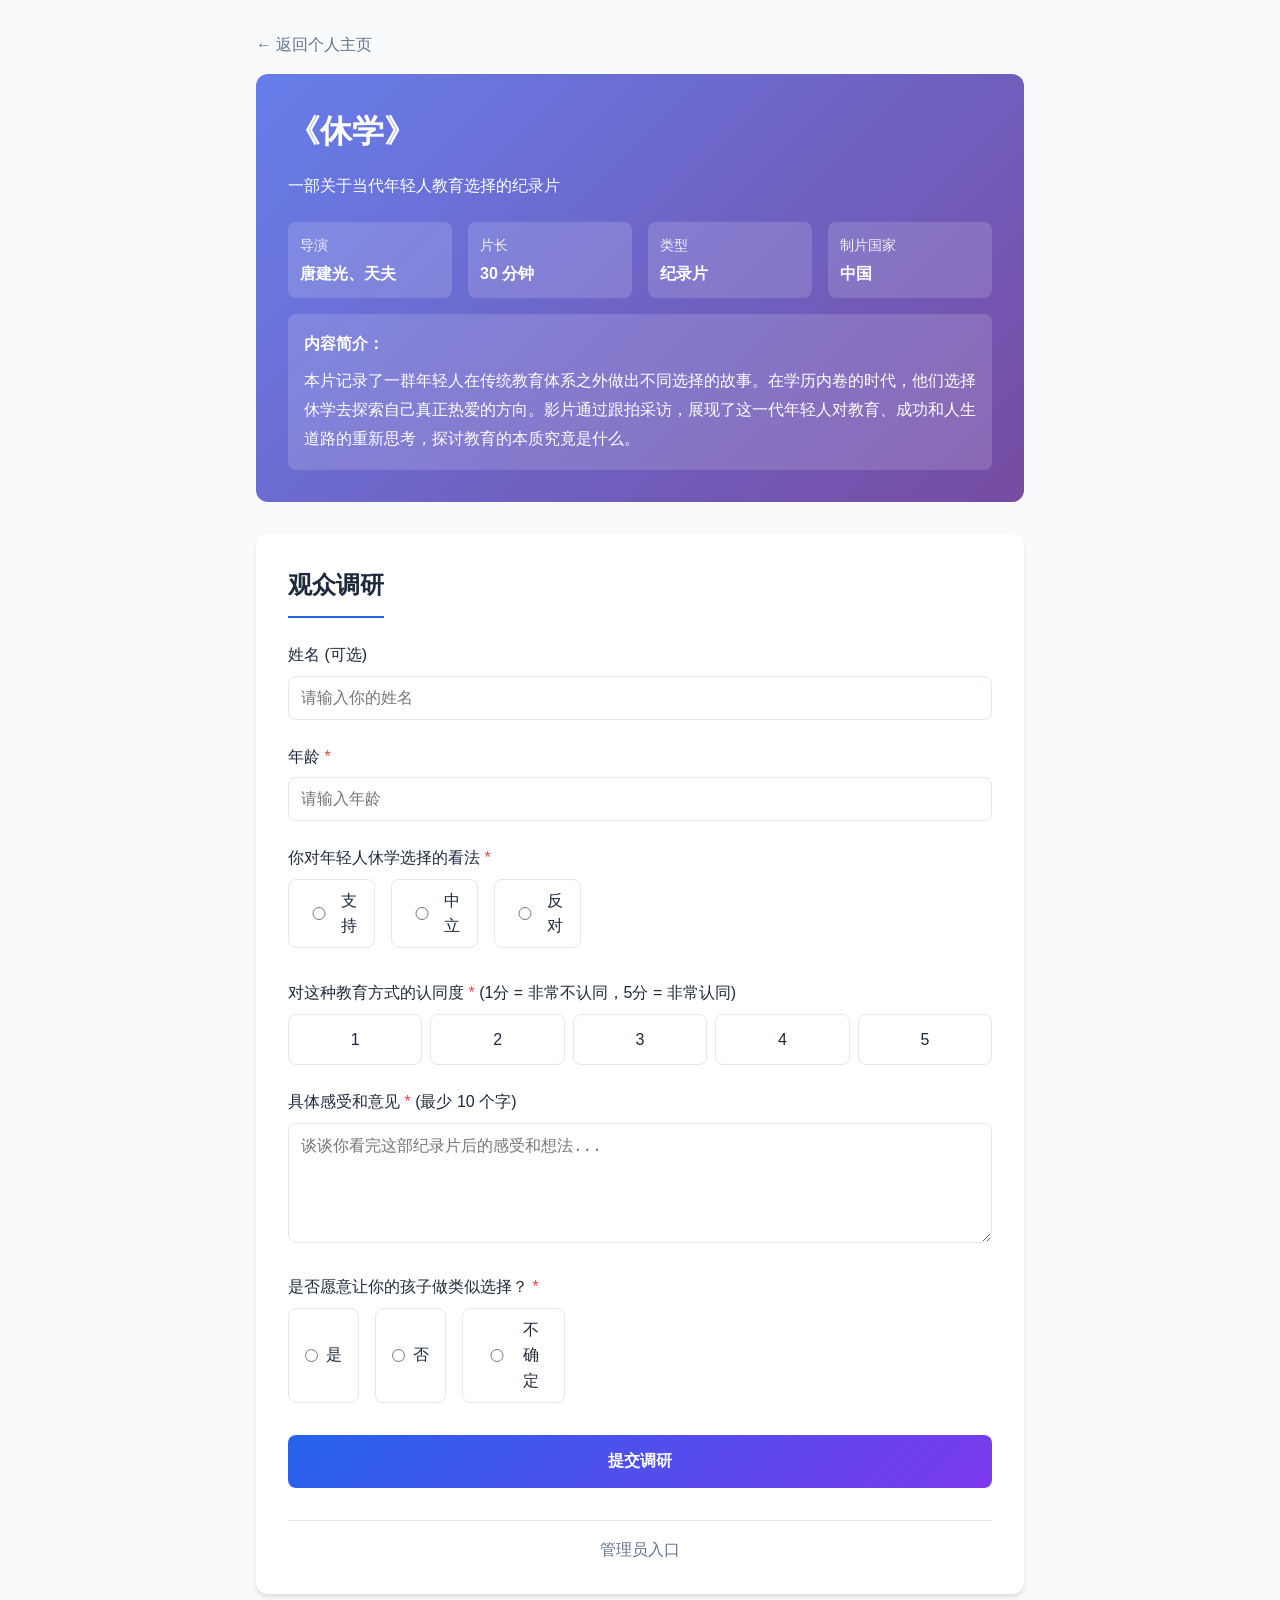
==== survery/index.html @ ecb43ff4 "Add survery directory with survey pages" ====
<!DOCTYPE html>
<html lang="zh-CN">
<head>
    <meta charset="UTF-8">
    <meta name="viewport" content="width=device-width, initial-scale=1.0">
    <title>纪录片调研 - 《休学》</title>
    <link rel="stylesheet" href="../style.css">
    <style>
        .doc-info {
            background: linear-gradient(135deg, #667eea 0%, #764ba2 100%);
            color: white;
            padding: 2rem;
            border-radius: 12px;
            margin-bottom: 2rem;
        }
        .doc-info h1 {
            margin: 0 0 1rem 0;
            font-size: 2rem;
        }
        .info-grid {
            display: grid;
            grid-template-columns: repeat(auto-fit, minmax(150px, 1fr));
            gap: 1rem;
            margin-top: 1.5rem;
        }
        .info-item {
            background: rgba(255,255,255,0.15);
            padding: 0.75rem;
            border-radius: 8px;
        }
        .info-label {
            font-size: 0.875rem;
            opacity: 0.9;
            margin-bottom: 0.25rem;
        }
        .info-value {
            font-weight: 600;
        }
        .synopsis {
            background: rgba(255,255,255,0.15);
            padding: 1rem;
            border-radius: 8px;
            margin-top: 1rem;
            line-height: 1.8;
        }
        .survey-form {
            background: var(--card-bg);
            border-radius: 12px;
            padding: 2rem;
            margin-bottom: 2rem;
            box-shadow: var(--shadow);
        }
        .form-group {
            margin-bottom: 1.5rem;
        }
        .form-group label {
            display: block;
            margin-bottom: 0.5rem;
            font-weight: 500;
            color: var(--text-color);
        }
        .form-group .required {
            color: #ef4444;
        }
        .form-group input,
        .form-group select,
        .form-group textarea {
            width: 100%;
            padding: 0.75rem;
            border: 1px solid var(--border-color);
            border-radius: 8px;
            font-size: 1rem;
            background: var(--card-bg);
            color: var(--text-color);
        }
        .form-group textarea {
            min-height: 120px;
            resize: vertical;
        }
        .radio-group {
            display: flex;
            gap: 1rem;
            flex-wrap: wrap;
        }
        .radio-group label {
            display: flex;
            align-items: center;
            gap: 0.5rem;
            cursor: pointer;
            padding: 0.5rem 1rem;
            border: 1px solid var(--border-color);
            border-radius: 8px;
            transition: all 0.2s;
        }
        .radio-group input:checked + span {
            color: var(--primary-color);
        }
        .radio-group label:has(input:checked) {
            border-color: var(--primary-color);
            background: rgba(37, 99, 235, 0.05);
        }
        .rating-group {
            display: flex;
            gap: 0.5rem;
        }
        .rating-btn {
            flex: 1;
            padding: 0.75rem;
            text-align: center;
            border: 1px solid var(--border-color);
            border-radius: 8px;
            cursor: pointer;
            transition: all 0.2s;
        }
        .rating-btn:hover,
        .rating-btn.active {
            background: linear-gradient(135deg, var(--primary-color), #7c3aed);
            color: white;
            border-color: var(--primary-color);
        }
        .submit-btn {
            background: linear-gradient(135deg, var(--primary-color), #7c3aed);
            color: white;
            border: none;
            padding: 1rem 2rem;
            font-size: 1rem;
            font-weight: 600;
            border-radius: 8px;
            cursor: pointer;
            width: 100%;
            transition: transform 0.2s;
        }
        .submit-btn:hover {
            transform: translateY(-2px);
        }
        .message {
            padding: 1rem;
            border-radius: 8px;
            margin-bottom: 1rem;
            display: none;
        }
        .message.success {
            background: #dcfce7;
            color: #166534;
            display: block;
        }
        .message.error {
            background: #fecaca;
            color: #991b1b;
            display: block;
        }
        .admin-link {
            text-align: center;
            margin-top: 2rem;
            padding-top: 1rem;
            border-top: 1px solid var(--border-color);
        }
        .admin-link a {
            color: var(--secondary-color);
            text-decoration: none;
        }
        .admin-link a:hover {
            color: var(--primary-color);
        }
        .back-link {
            display: inline-block;
            margin-bottom: 1rem;
            color: var(--secondary-color);
            text-decoration: none;
        }
        .back-link:hover {
            color: var(--primary-color);
        }
        @media (max-width: 768px) {
            .doc-info {
                padding: 1.5rem;
            }
            .doc-info h1 {
                font-size: 1.5rem;
            }
            .survey-form {
                padding: 1.5rem;
            }
        }
    </style>
</head>
<body>
    <div class="container">
        <a href="../" class="back-link">← 返回个人主页</a>

        <!-- 纪录片信息 -->
        <div class="doc-info">
            <h1>《休学》</h1>
            <p>一部关于当代年轻人教育选择的纪录片</p>
            <div class="info-grid">
                <div class="info-item">
                    <div class="info-label">导演</div>
                    <div class="info-value">唐建光、天夫</div>
                </div>
                <div class="info-item">
                    <div class="info-label">片长</div>
                    <div class="info-value">30 分钟</div>
                </div>
                <div class="info-item">
                    <div class="info-label">类型</div>
                    <div class="info-value">纪录片</div>
                </div>
                <div class="info-item">
                    <div class="info-label">制片国家</div>
                    <div class="info-value">中国</div>
                </div>
            </div>
            <div class="synopsis">
                <strong>内容简介：</strong>
                <p style="margin-top: 0.5rem; line-height: 1.8;">
                    本片记录了一群年轻人在传统教育体系之外做出不同选择的故事。在学历内卷的时代，他们选择休学去探索自己真正热爱的方向。影片通过跟拍采访，展现了这一代年轻人对教育、成功和人生道路的重新思考，探讨教育的本质究竟是什么。
                </p>
            </div>
        </div>

        <!-- 调研表单 -->
        <div class="survey-form section">
            <h2 class="section-title">观众调研</h2>
            <div id="message" class="message"></div>
            <form id="surveyForm">
                <div class="form-group">
                    <label>
                        姓名
                        <span class="optional">(可选)</span>
                    </label>
                    <input type="text" name="name" placeholder="请输入你的姓名">
                </div>

                <div class="form-group">
                    <label>
                        年龄 <span class="required">*</span>
                    </label>
                    <input type="number" name="age" min="1" max="120" placeholder="请输入年龄" required>
                </div>

                <div class="form-group">
                    <label>
                        你对年轻人休学选择的看法 <span class="required">*</span>
                    </label>
                    <div class="radio-group">
                        <label>
                            <input type="radio" name="opinion" value="支持" required>
                            <span>支持</span>
                        </label>
                        <label>
                            <input type="radio" name="opinion" value="中立">
                            <span>中立</span>
                        </label>
                        <label>
                            <input type="radio" name="opinion" value="反对">
                            <span>反对</span>
                        </label>
                    </div>
                </div>

                <div class="form-group">
                    <label>
                        对这种教育方式的认同度 <span class="required">*</span>
                        (1分 = 非常不认同，5分 = 非常认同)
                    </label>
                    <div class="rating-group">
                        <div class="rating-btn" data-rating="1">1</div>
                        <div class="rating-btn" data-rating="2">2</div>
                        <div class="rating-btn" data-rating="3">3</div>
                        <div class="rating-btn" data-rating="4">4</div>
                        <div class="rating-btn" data-rating="5">5</div>
                    </div>
                    <input type="hidden" name="rating" id="ratingInput" required>
                </div>

                <div class="form-group">
                    <label>
                        具体感受和意见 <span class="required">*</span>
                        (最少 10 个字)
                    </label>
                    <textarea name="comment" placeholder="谈谈你看完这部纪录片后的感受和想法..." minlength="10" required></textarea>
                </div>

                <div class="form-group">
                    <label>
                        是否愿意让你的孩子做类似选择？ <span class="required">*</span>
                    </label>
                    <div class="radio-group">
                        <label>
                            <input type="radio" name="willing" value="是" required>
                            <span>是</span>
                        </label>
                        <label>
                            <input type="radio" name="willing" value="否">
                            <span>否</span>
                        </label>
                        <label>
                            <input type="radio" name="willing" value="不确定">
                            <span>不确定</span>
                        </label>
                    </div>
                </div>

                <button type="submit" class="submit-btn">提交调研</button>
            </form>

            <div class="admin-link">
                <a href="admin.html">管理员入口</a>
            </div>
        </div>
    </div>

    <script>
        // 评分点击
        document.querySelectorAll('.rating-btn').forEach(btn => {
            btn.addEventListener('click', () => {
                document.querySelectorAll('.rating-btn').forEach(b => b.classList.remove('active'));
                btn.classList.add('active');
                document.getElementById('ratingInput').value = btn.dataset.rating;
            });
        });

        // 表单提交
        document.getElementById('surveyForm').addEventListener('submit', function(e) {
            e.preventDefault();

            const formData = new FormData(this);
            const data = {
                id: Date.now(),
                timestamp: new Date().toLocaleString('zh-CN'),
                name: formData.get('name') || '(匿名)',
                age: parseInt(formData.get('age')),
                opinion: formData.get('opinion'),
                rating: parseInt(formData.get('rating')),
                comment: formData.get('comment'),
                willing: formData.get('willing')
            };

            // 验证
            if (!data.age || data.age < 1 || data.age > 120) {
                showMessage('请输入有效的年龄（1-120岁）', 'error');
                return;
            }
            if (!data.rating) {
                showMessage('请选择认同度评分', 'error');
                return;
            }
            if (!data.comment || data.comment.trim().length < 10) {
                showMessage('感受文字最少需要10个字', 'error');
                return;
            }
            if (!data.opinion || !data.willing) {
                showMessage('请完成所有必填项', 'error');
                return;
            }

            // 保存到 localStorage
            let submissions = JSON.parse(localStorage.getItem('surveySubmissions') || '[]');
            submissions.push(data);
            localStorage.setItem('surveySubmissions', JSON.stringify(submissions));

            showMessage('调研提交成功！感谢你的参与！', 'success');
            this.reset();
            document.querySelectorAll('.rating-btn').forEach(b => b.classList.remove('active'));
            document.getElementById('ratingInput').value = '';
        });

        function showMessage(text, type) {
            const msgEl = document.getElementById('message');
            msgEl.textContent = text;
            msgEl.className = 'message ' + type;
            setTimeout(() => {
                msgEl.style.display = 'none';
            }, 5000);
        }
    </script>
</body>
</html>
---- style.css ----
/* 基础重置 */
* {
    margin: 0;
    padding: 0;
    box-sizing: border-box;
}

:root {
    --primary-color: #2563eb;
    --secondary-color: #64748b;
    --bg-color: #f8fafc;
    --card-bg: #ffffff;
    --text-color: #1e293b;
    --border-color: #e2e8f0;
    --shadow: 0 4px 6px -1px rgba(0, 0, 0, 0.1), 0 2px 4px -1px rgba(0, 0, 0, 0.06);
    --shadow-lg: 0 10px 15px -3px rgba(0, 0, 0, 0.1), 0 4px 6px -2px rgba(0, 0, 0, 0.05);
}

body {
    font-family: -apple-system, BlinkMacSystemFont, 'Segoe UI', Roboto, 'Helvetica Neue', Arial, sans-serif;
    background-color: var(--bg-color);
    color: var(--text-color);
    line-height: 1.6;
    min-height: 100vh;
}

.container {
    max-width: 800px;
    margin: 0 auto;
    padding: 2rem 1rem;
}

/* 头部样式 */
.header {
    text-align: center;
    margin-bottom: 3rem;
    padding: 2rem 0;
}

.avatar {
    width: 120px;
    height: 120px;
    margin: 0 auto 1.5rem;
    border-radius: 50%;
    overflow: hidden;
    background: linear-gradient(135deg, var(--primary-color), #7c3aed);
    padding: 4px;
    box-shadow: var(--shadow-lg);
}

.avatar img {
    width: 100%;
    height: 100%;
    border-radius: 50%;
    object-fit: cover;
    background: var(--card-bg);
}

.name {
    font-size: 2.5rem;
    font-weight: 700;
    color: var(--text-color);
    margin-bottom: 0.5rem;
}

.title {
    font-size: 1.125rem;
    color: var(--secondary-color);
    font-weight: 400;
}

/* 通用区块样式 */
.section {
    background: var(--card-bg);
    border-radius: 12px;
    padding: 2rem;
    margin-bottom: 2rem;
    box-shadow: var(--shadow);
    transition: transform 0.2s, box-shadow 0.2s;
}

.section:hover {
    transform: translateY(-2px);
    box-shadow: var(--shadow-lg);
}

.section-title {
    font-size: 1.5rem;
    font-weight: 600;
    color: var(--text-color);
    margin-bottom: 1.5rem;
    padding-bottom: 0.75rem;
    border-bottom: 2px solid var(--primary-color);
    display: inline-block;
}

/* 基本信息网格 */
.info-grid {
    display: grid;
    grid-template-columns: repeat(auto-fit, minmax(200px, 1fr));
    gap: 1.5rem;
}

.info-item {
    display: flex;
    flex-direction: column;
}

.label {
    font-size: 0.875rem;
    color: var(--secondary-color);
    font-weight: 500;
    margin-bottom: 0.25rem;
}

.value {
    font-size: 1rem;
    color: var(--text-color);
    font-weight: 500;
}

/* 关于我 */
.about-text {
    font-size: 1.0625rem;
    color: var(--text-color);
    margin-bottom: 1rem;
    line-height: 1.8;
}

.about-text:last-child {
    margin-bottom: 0;
}

/* 技能标签 */
.skill-tags {
    display: flex;
    flex-wrap: wrap;
    gap: 0.75rem;
}

.tag {
    background: linear-gradient(135deg, var(--primary-color), #7c3aed);
    color: white;
    padding: 0.5rem 1rem;
    border-radius: 20px;
    font-size: 0.875rem;
    font-weight: 500;
    transition: transform 0.2s;
}

.tag:hover {
    transform: scale(1.05);
}

/* 联系方式 */
.contact-list {
    display: flex;
    flex-direction: column;
    gap: 1rem;
}

.contact-item {
    display: flex;
    align-items: center;
    gap: 0.75rem;
    padding: 0.75rem 1rem;
    border: 1px solid var(--border-color);
    border-radius: 8px;
    color: var(--text-color);
    text-decoration: none;
    transition: all 0.2s;
}

.contact-item:hover {
    border-color: var(--primary-color);
    background-color: rgba(37, 99, 235, 0.05);
    transform: translateX(4px);
}

.contact-item svg {
    flex-shrink: 0;
}

/* 页脚 */
.footer {
    text-align: center;
    padding: 2rem 0;
    color: var(--secondary-color);
    font-size: 0.875rem;
}

/* 响应式设计 */
@media (max-width: 768px) {
    .container {
        padding: 1rem 0.5rem;
    }

    .header {
        margin-bottom: 2rem;
        padding: 1rem 0;
    }

    .name {
        font-size: 2rem;
    }

    .avatar {
        width: 100px;
        height: 100px;
    }

    .section {
        padding: 1.5rem;
    }

    .section-title {
        font-size: 1.25rem;
    }

    .info-grid {
        grid-template-columns: 1fr;
        gap: 1rem;
    }
}

@media (max-width: 480px) {
    .name {
        font-size: 1.75rem;
    }

    .section {
        padding: 1.25rem;
    }
}

/* 暗黑模式支持 */
@media (prefers-color-scheme: dark) {
    :root {
        --bg-color: #0f172a;
        --card-bg: #1e293b;
        --text-color: #f1f5f9;
        --border-color: #334155;
    }
}
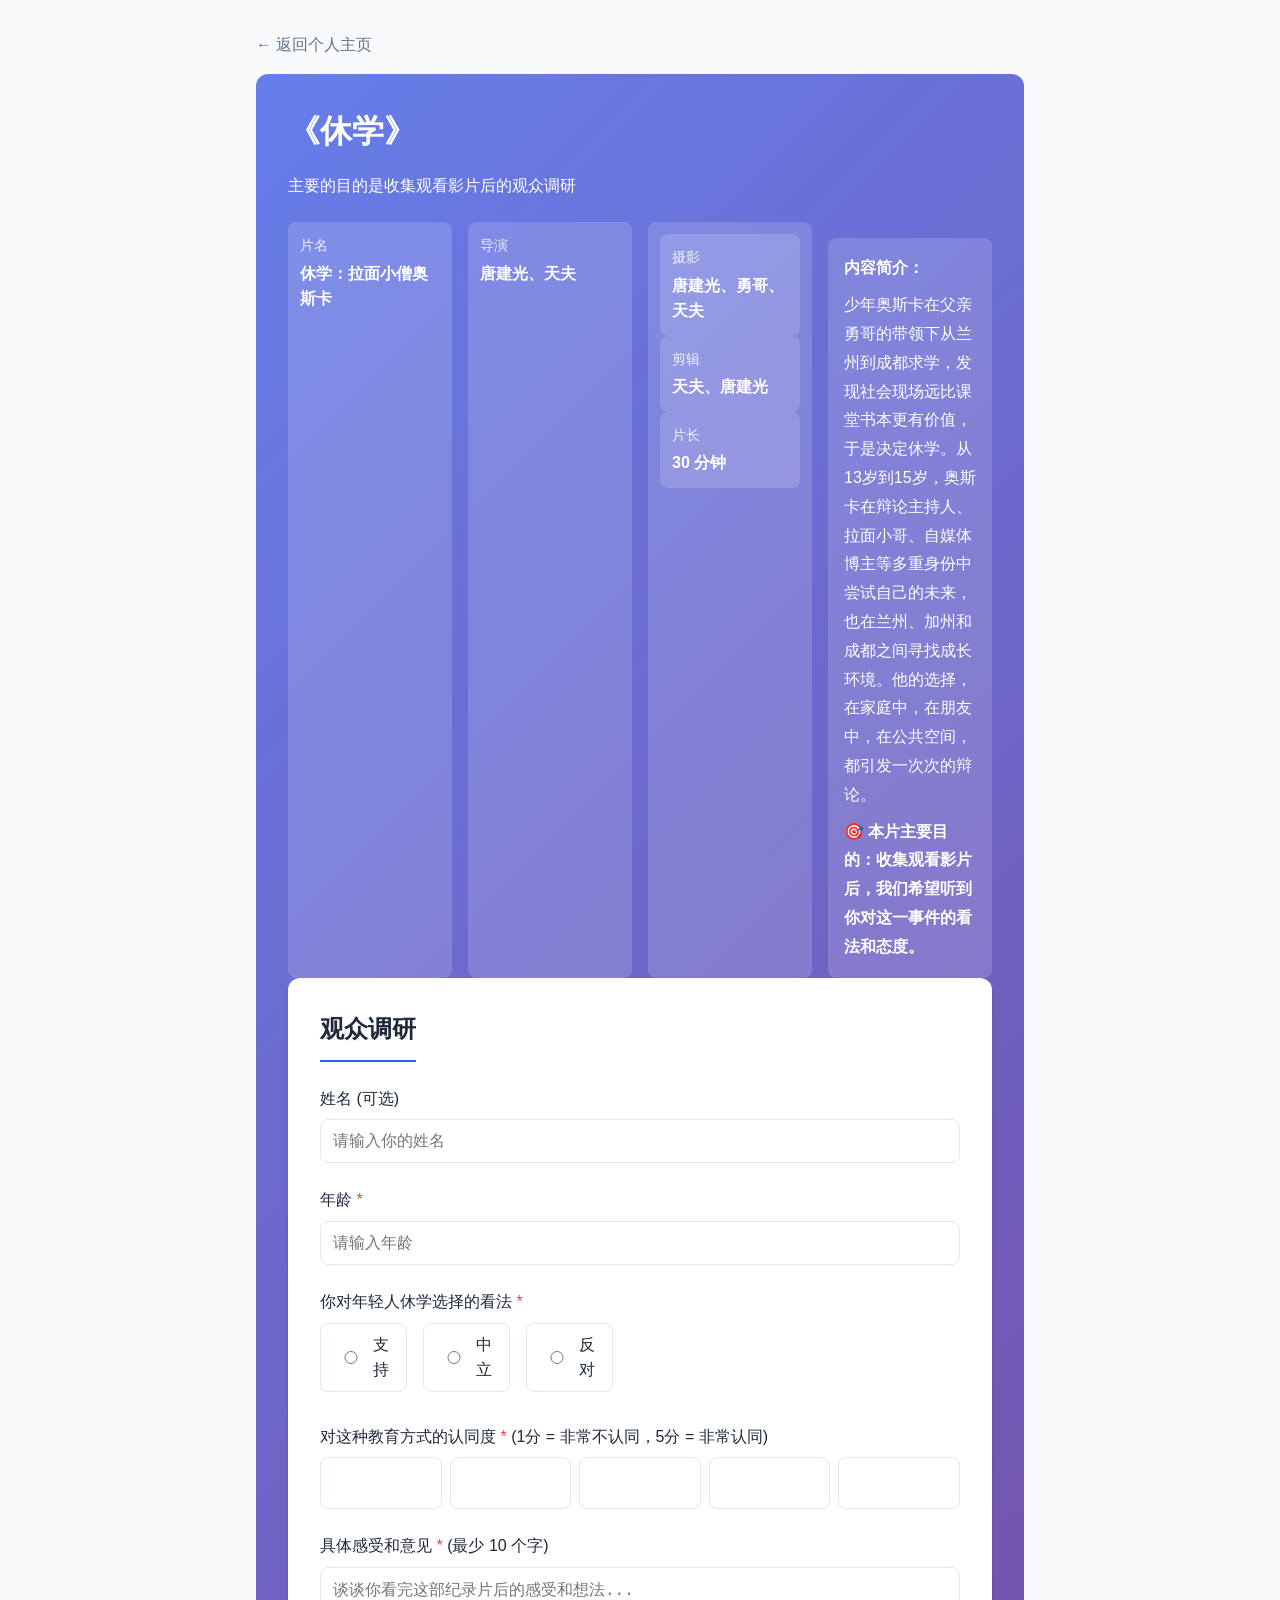
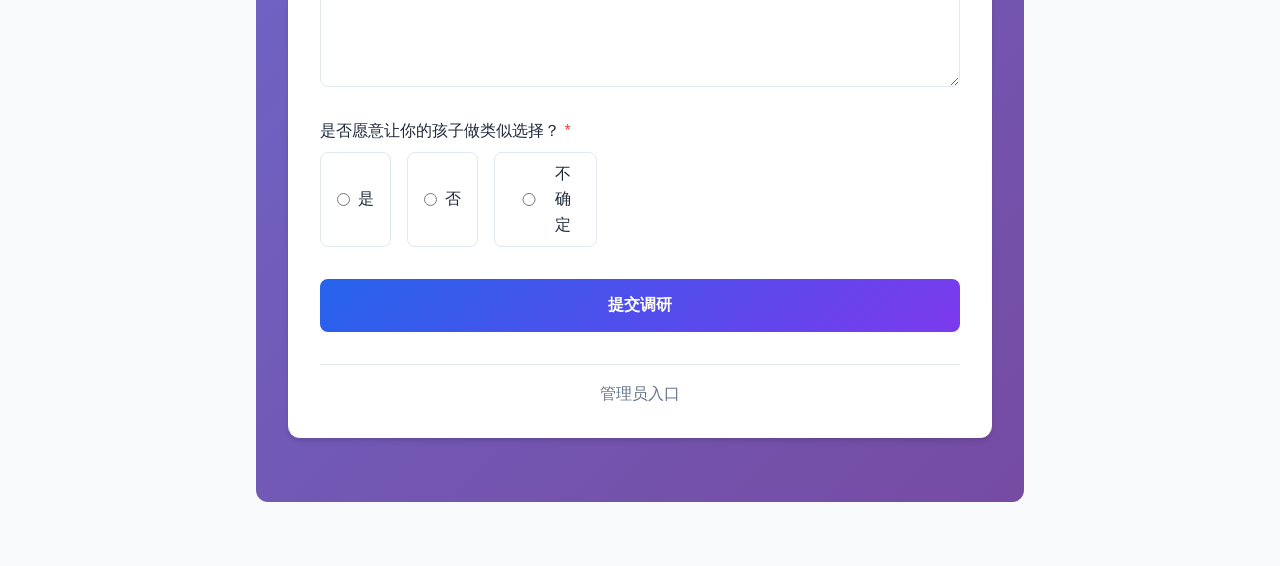
==== commit e6861105: "Update documentary information" ====
--- a/survery/index.html
+++ b/survery/index.html
@@ -191,29 +191,37 @@
         <!-- 纪录片信息 -->
         <div class="doc-info">
             <h1>《休学》</h1>
-            <p>一部关于当代年轻人教育选择的纪录片</p>
+            <p>主要的目的是收集观看影片后的观众调研</p>
             <div class="info-grid">
+                <div class="info-item">
+                    <div class="info-label">片名</div>
+                    <div class="info-value">休学：拉面小僧奥斯卡</div>
+                </div>
                 <div class="info-item">
                     <div class="info-label">导演</div>
                     <div class="info-value">唐建光、天夫</div>
                 </div>
                 <div class="info-item">
+                    <div class="info-item">
+                    <div class="info-label">摄影</div>
+                    <div class="info-value">唐建光、勇哥、天夫</div>
+                </div>
+                <div class="info-item">
+                    <div class="info-label">剪辑</div>
+                    <div class="info-value">天夫、唐建光</div>
+                </div>
+                <div class="info-item">
                     <div class="info-label">片长</div>
                     <div class="info-value">30 分钟</div>
-                </div>
-                <div class="info-item">
-                    <div class="info-label">类型</div>
-                    <div class="info-value">纪录片</div>
-                </div>
-                <div class="info-item">
-                    <div class="info-label">制片国家</div>
-                    <div class="info-value">中国</div>
                 </div>
             </div>
             <div class="synopsis">
                 <strong>内容简介：</strong>
                 <p style="margin-top: 0.5rem; line-height: 1.8;">
-                    本片记录了一群年轻人在传统教育体系之外做出不同选择的故事。在学历内卷的时代，他们选择休学去探索自己真正热爱的方向。影片通过跟拍采访，展现了这一代年轻人对教育、成功和人生道路的重新思考，探讨教育的本质究竟是什么。
+                    少年奥斯卡在父亲勇哥的带领下从兰州到成都求学，发现社会现场远比课堂书本更有价值，于是决定休学。从13岁到15岁，奥斯卡在辩论主持人、拉面小哥、自媒体博主等多重身份中尝试自己的未来，也在兰州、加州和成都之间寻找成长环境。他的选择，在家庭中，在朋友中，在公共空间，都引发一次次的辩论。
+                </p>
+                <p style="margin-top: 0.5rem; font-weight: bold;">
+                    🎯 本片主要目的：收集观看影片后，我们希望听到你对这一事件的看法和态度。
                 </p>
             </div>
         </div>
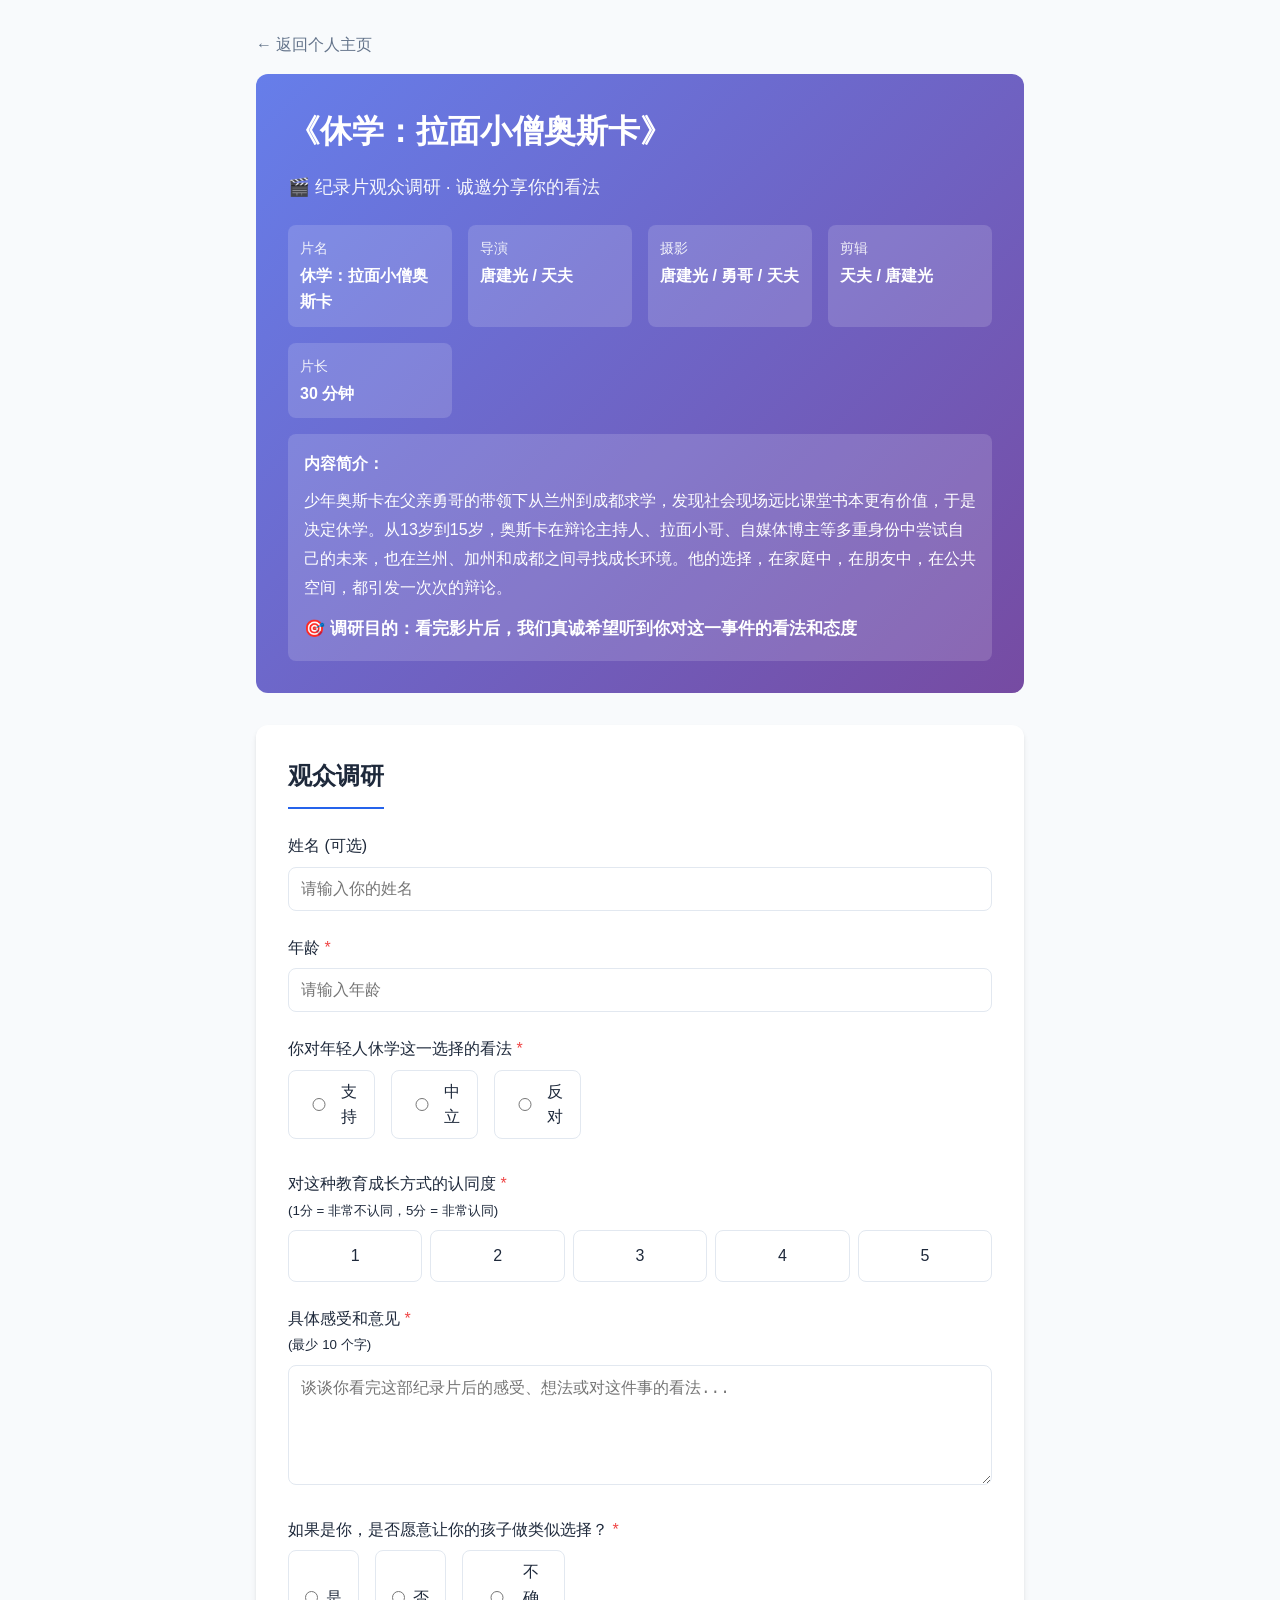
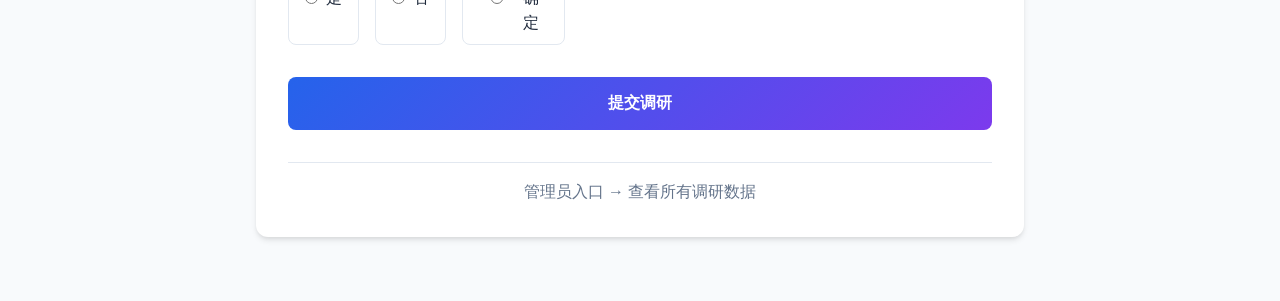
==== commit 7aa9815f: "Refine content and layout" ====
--- a/survery/index.html
+++ b/survery/index.html
@@ -17,11 +17,15 @@
             margin: 0 0 1rem 0;
             font-size: 2rem;
         }
+        .doc-subtitle {
+            font-size: 1.1rem;
+            opacity: 0.95;
+            margin-bottom: 1.5rem;
+        }
         .info-grid {
             display: grid;
-            grid-template-columns: repeat(auto-fit, minmax(150px, 1fr));
+            grid-template-columns: repeat(auto-fit, minmax(160px, 1fr));
             gap: 1rem;
-            margin-top: 1.5rem;
         }
         .info-item {
             background: rgba(255,255,255,0.15);
@@ -181,6 +185,9 @@
             .survey-form {
                 padding: 1.5rem;
             }
+            .info-grid {
+                grid-template-columns: repeat(auto-fit, minmax(120px, 1fr));
+            }
         }
     </style>
 </head>
@@ -190,8 +197,8 @@
 
         <!-- 纪录片信息 -->
         <div class="doc-info">
-            <h1>《休学》</h1>
-            <p>主要的目的是收集观看影片后的观众调研</p>
+            <h1>《休学：拉面小僧奥斯卡》</h1>
+            <div class="doc-subtitle">🎬 纪录片观众调研 · 诚邀分享你的看法</div>
             <div class="info-grid">
                 <div class="info-item">
                     <div class="info-label">片名</div>
@@ -199,16 +206,15 @@
                 </div>
                 <div class="info-item">
                     <div class="info-label">导演</div>
-                    <div class="info-value">唐建光、天夫</div>
-                </div>
-                <div class="info-item">
-                    <div class="info-item">
+                    <div class="info-value">唐建光 / 天夫</div>
+                </div>
+                <div class="info-item">
                     <div class="info-label">摄影</div>
-                    <div class="info-value">唐建光、勇哥、天夫</div>
+                    <div class="info-value">唐建光 / 勇哥 / 天夫</div>
                 </div>
                 <div class="info-item">
                     <div class="info-label">剪辑</div>
-                    <div class="info-value">天夫、唐建光</div>
+                    <div class="info-value">天夫 / 唐建光</div>
                 </div>
                 <div class="info-item">
                     <div class="info-label">片长</div>
@@ -220,14 +226,14 @@
                 <p style="margin-top: 0.5rem; line-height: 1.8;">
                     少年奥斯卡在父亲勇哥的带领下从兰州到成都求学，发现社会现场远比课堂书本更有价值，于是决定休学。从13岁到15岁，奥斯卡在辩论主持人、拉面小哥、自媒体博主等多重身份中尝试自己的未来，也在兰州、加州和成都之间寻找成长环境。他的选择，在家庭中，在朋友中，在公共空间，都引发一次次的辩论。
                 </p>
-                <p style="margin-top: 0.5rem; font-weight: bold;">
-                    🎯 本片主要目的：收集观看影片后，我们希望听到你对这一事件的看法和态度。
+                <p style="margin-top: 0.75rem; font-weight: bold; font-size: 1.05rem;">
+                    🎯 调研目的：看完影片后，我们真诚希望听到你对这一事件的看法和态度
                 </p>
             </div>
         </div>
 
         <!-- 调研表单 -->
-        <div class="survey-form section">
+        <div class="survey-form">
             <h2 class="section-title">观众调研</h2>
             <div id="message" class="message"></div>
             <form id="surveyForm">
@@ -248,7 +254,7 @@
 
                 <div class="form-group">
                     <label>
-                        你对年轻人休学选择的看法 <span class="required">*</span>
+                        你对年轻人休学这一选择的看法 <span class="required">*</span>
                     </label>
                     <div class="radio-group">
                         <label>
@@ -268,8 +274,8 @@
 
                 <div class="form-group">
                     <label>
-                        对这种教育方式的认同度 <span class="required">*</span>
-                        (1分 = 非常不认同，5分 = 非常认同)
+                        对这种教育成长方式的认同度 <span class="required">*</span><br>
+                        <small>(1分 = 非常不认同，5分 = 非常认同)</small>
                     </label>
                     <div class="rating-group">
                         <div class="rating-btn" data-rating="1">1</div>
@@ -283,15 +289,15 @@
 
                 <div class="form-group">
                     <label>
-                        具体感受和意见 <span class="required">*</span>
-                        (最少 10 个字)
-                    </label>
-                    <textarea name="comment" placeholder="谈谈你看完这部纪录片后的感受和想法..." minlength="10" required></textarea>
-                </div>
-
-                <div class="form-group">
-                    <label>
-                        是否愿意让你的孩子做类似选择？ <span class="required">*</span>
+                        具体感受和意见 <span class="required">*</span><br>
+                        <small>(最少 10 个字)</small>
+                    </label>
+                    <textarea name="comment" placeholder="谈谈你看完这部纪录片后的感受、想法或对这件事的看法..." minlength="10" required></textarea>
+                </div>
+
+                <div class="form-group">
+                    <label>
+                        如果是你，是否愿意让你的孩子做类似选择？ <span class="required">*</span>
                     </label>
                     <div class="radio-group">
                         <label>
@@ -313,7 +319,7 @@
             </form>
 
             <div class="admin-link">
-                <a href="admin.html">管理员入口</a>
+                <a href="admin.html">管理员入口 → 查看所有调研数据</a>
             </div>
         </div>
     </div>
@@ -367,7 +373,7 @@
             submissions.push(data);
             localStorage.setItem('surveySubmissions', JSON.stringify(submissions));
 
-            showMessage('调研提交成功！感谢你的参与！', 'success');
+            showMessage('✅ 调研提交成功！感谢你的参与！', 'success');
             this.reset();
             document.querySelectorAll('.rating-btn').forEach(b => b.classList.remove('active'));
             document.getElementById('ratingInput').value = '';
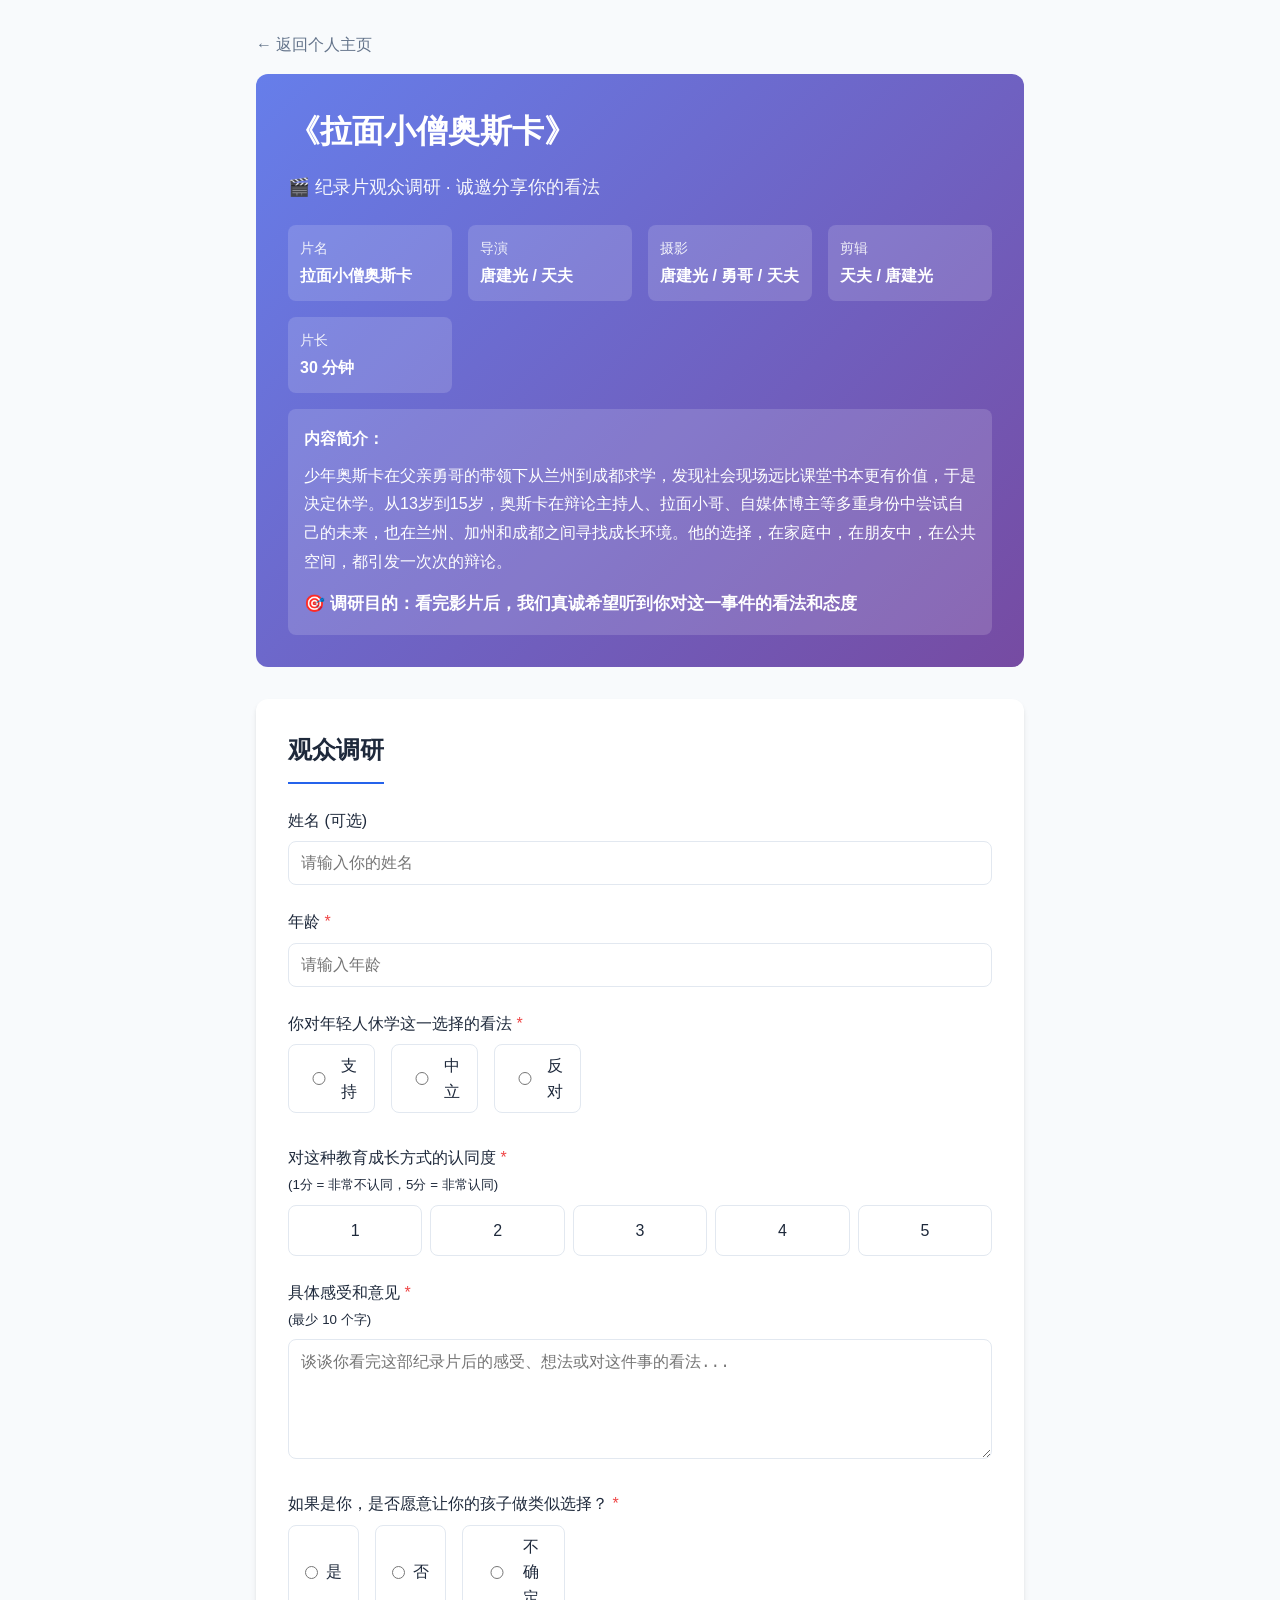
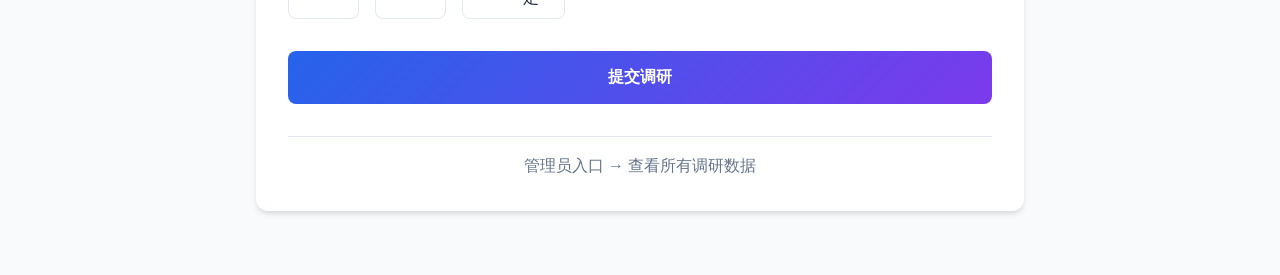
==== commit 5fbc6687: "Update title: remove 休学 from title" ====
--- a/survery/index.html
+++ b/survery/index.html
@@ -197,12 +197,12 @@
 
         <!-- 纪录片信息 -->
         <div class="doc-info">
-            <h1>《休学：拉面小僧奥斯卡》</h1>
+            <h1>《拉面小僧奥斯卡》</h1>
             <div class="doc-subtitle">🎬 纪录片观众调研 · 诚邀分享你的看法</div>
             <div class="info-grid">
                 <div class="info-item">
                     <div class="info-label">片名</div>
-                    <div class="info-value">休学：拉面小僧奥斯卡</div>
+                    <div class="info-value">拉面小僧奥斯卡</div>
                 </div>
                 <div class="info-item">
                     <div class="info-label">导演</div>
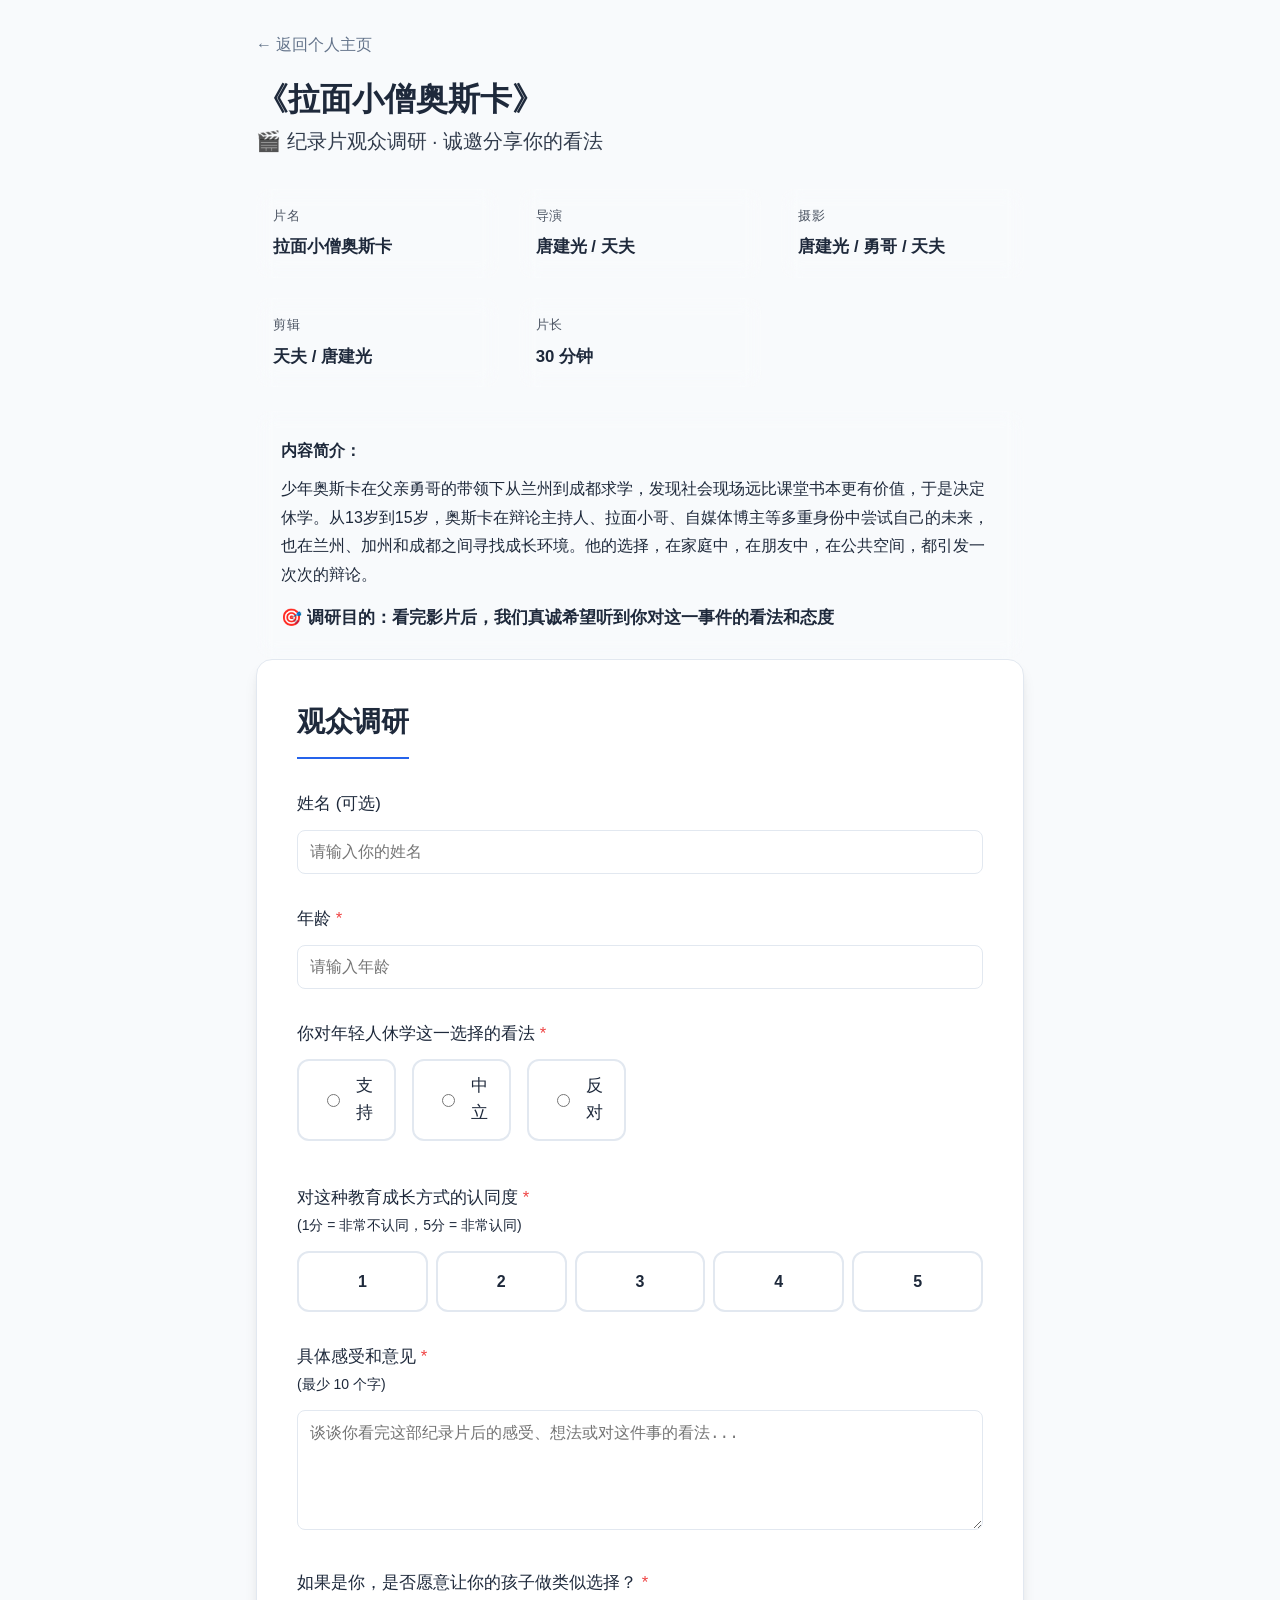
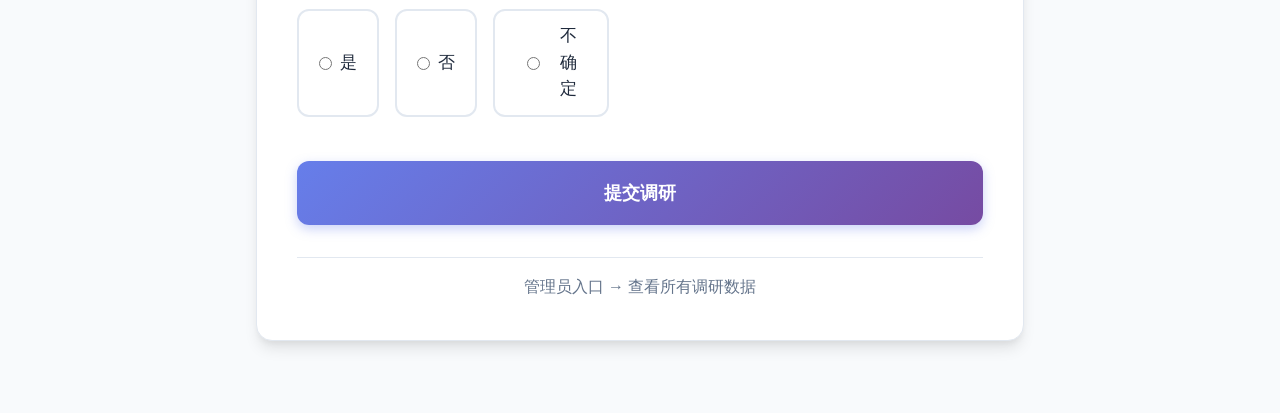
==== commit b7b4484a: "Redesign page for better look" ====
--- a/survery/index.html
+++ b/survery/index.html
@@ -6,62 +6,84 @@
     <title>纪录片调研 - 《休学》</title>
     <link rel="stylesheet" href="../style.css">
     <style>
-        .doc-info {
-            background: linear-gradient(135deg, #667eea 0%, #764ba2 100%);
+        .doc-header {
+            background: linear-gradient(135deg, #1e293b 0%, #475569 100%);
             color: white;
-            padding: 2rem;
-            border-radius: 12px;
+            padding: 3rem 2rem;
+            border-radius: 16px;
+            margin-bottom: 2.5rem;
+            box-shadow: 0 10px 25px -5px rgba(0, 0, 0, 0.1);
+        }
+        .doc-header h1 {
+            margin: 0 0 0.75rem 0;
+            font-size: 2.5rem;
+            font-weight: 700;
+            letter-spacing: -0.02em;
+        }
+        .doc-subtitle {
+            font-size: 1.25rem;
+            opacity: 0.9;
             margin-bottom: 2rem;
-        }
-        .doc-info h1 {
-            margin: 0 0 1rem 0;
-            font-size: 2rem;
-        }
-        .doc-subtitle {
-            font-size: 1.1rem;
-            opacity: 0.95;
-            margin-bottom: 1.5rem;
+            font-weight: 400;
         }
         .info-grid {
             display: grid;
-            grid-template-columns: repeat(auto-fit, minmax(160px, 1fr));
-            gap: 1rem;
+            grid-template-columns: repeat(auto-fit, minmax(180px, 1fr));
+            gap: 1.25rem;
         }
         .info-item {
-            background: rgba(255,255,255,0.15);
-            padding: 0.75rem;
-            border-radius: 8px;
+            background: rgba(255,255,255,0.12);
+            backdrop-filter: blur(10px);
+            padding: 1rem;
+            border-radius: 12px;
+            border: 1px solid rgba(255,255,255,0.1);
+            transition: transform 0.2s;
+        }
+        .info-item:hover {
+            transform: translateY(-2px);
         }
         .info-label {
-            font-size: 0.875rem;
-            opacity: 0.9;
-            margin-bottom: 0.25rem;
+            font-size: 0.8rem;
+            text-transform: uppercase;
+            letter-spacing: 0.05em;
+            opacity: 0.8;
+            margin-bottom: 0.5rem;
         }
         .info-value {
             font-weight: 600;
+            font-size: 1.05rem;
         }
         .synopsis {
-            background: rgba(255,255,255,0.15);
-            padding: 1rem;
-            border-radius: 8px;
-            margin-top: 1rem;
-            line-height: 1.8;
-        }
-        .survey-form {
+            background: rgba(255,255,255,0.08);
+            backdrop-filter: blur(10px);
+            padding: 1.5rem;
+            border-radius: 12px;
+            margin-top: 1.5rem;
+            line-height: 1.9;
+            border: 1px solid rgba(255,255,255,0.1);
+        }
+        .survey-section {
             background: var(--card-bg);
-            border-radius: 12px;
-            padding: 2rem;
+            border-radius: 16px;
+            padding: 2.5rem;
+            margin-bottom: 2.5rem;
+            box-shadow: var(--shadow-lg);
+            border: 1px solid var(--border-color);
+        }
+        .survey-section h2 {
+            margin-top: 0;
             margin-bottom: 2rem;
-            box-shadow: var(--shadow);
+            font-size: 1.75rem;
         }
         .form-group {
-            margin-bottom: 1.5rem;
+            margin-bottom: 2rem;
         }
         .form-group label {
             display: block;
-            margin-bottom: 0.5rem;
+            margin-bottom: 0.75rem;
             font-weight: 500;
             color: var(--text-color);
+            font-size: 1.05rem;
         }
         .form-group .required {
             color: #ef4444;
@@ -85,15 +107,16 @@
             display: flex;
             gap: 1rem;
             flex-wrap: wrap;
+            margin-top: 0.5rem;
         }
         .radio-group label {
             display: flex;
             align-items: center;
             gap: 0.5rem;
             cursor: pointer;
-            padding: 0.5rem 1rem;
-            border: 1px solid var(--border-color);
-            border-radius: 8px;
+            padding: 0.75rem 1.25rem;
+            border: 2px solid var(--border-color);
+            border-radius: 12px;
             transition: all 0.2s;
         }
         .radio-group input:checked + span {
@@ -106,15 +129,17 @@
         .rating-group {
             display: flex;
             gap: 0.5rem;
+            margin-top: 0.5rem;
         }
         .rating-btn {
             flex: 1;
-            padding: 0.75rem;
+            padding: 1rem 0.75rem;
             text-align: center;
-            border: 1px solid var(--border-color);
-            border-radius: 8px;
+            border: 2px solid var(--border-color);
+            border-radius: 12px;
             cursor: pointer;
             transition: all 0.2s;
+            font-weight: 600;
         }
         .rating-btn:hover,
         .rating-btn.active {
@@ -123,16 +148,21 @@
             border-color: var(--primary-color);
         }
         .submit-btn {
-            background: linear-gradient(135deg, var(--primary-color), #7c3aed);
+            background: linear-gradient(135deg, #667eea 0%, #764ba2 100%);
             color: white;
             border: none;
-            padding: 1rem 2rem;
-            font-size: 1rem;
+            padding: 1.25rem 2rem;
+            font-size: 1.125rem;
             font-weight: 600;
-            border-radius: 8px;
+            border-radius: 12px;
             cursor: pointer;
             width: 100%;
-            transition: transform 0.2s;
+            transition: all 0.3s;
+            box-shadow: 0 4px 12px rgba(102, 126, 234, 0.35);
+        }
+        .submit-btn:hover {
+            transform: translateY(-2px);
+            box-shadow: 0 6px 20px rgba(102, 126, 234, 0.45);
         }
         .submit-btn:hover {
             transform: translateY(-2px);
@@ -176,17 +206,29 @@
             color: var(--primary-color);
         }
         @media (max-width: 768px) {
-            .doc-info {
+            .doc-header {
+                padding: 2rem 1.5rem;
+                border-radius: 12px;
+            }
+            .doc-header h1 {
+                font-size: 2rem;
+            }
+            .doc-subtitle {
+                font-size: 1.1rem;
+            }
+            .survey-section {
                 padding: 1.5rem;
-            }
-            .doc-info h1 {
+                border-radius: 12px;
+            }
+            .survey-section h2 {
                 font-size: 1.5rem;
             }
-            .survey-form {
-                padding: 1.5rem;
-            }
             .info-grid {
-                grid-template-columns: repeat(auto-fit, minmax(120px, 1fr));
+                grid-template-columns: repeat(auto-fit, minmax(140px, 1fr));
+                gap: 0.75rem;
+            }
+            .form-group {
+                margin-bottom: 1.5rem;
             }
         }
     </style>
@@ -233,7 +275,7 @@
         </div>
 
         <!-- 调研表单 -->
-        <div class="survey-form">
+        <div class="survey-section">
             <h2 class="section-title">观众调研</h2>
             <div id="message" class="message"></div>
             <form id="surveyForm">
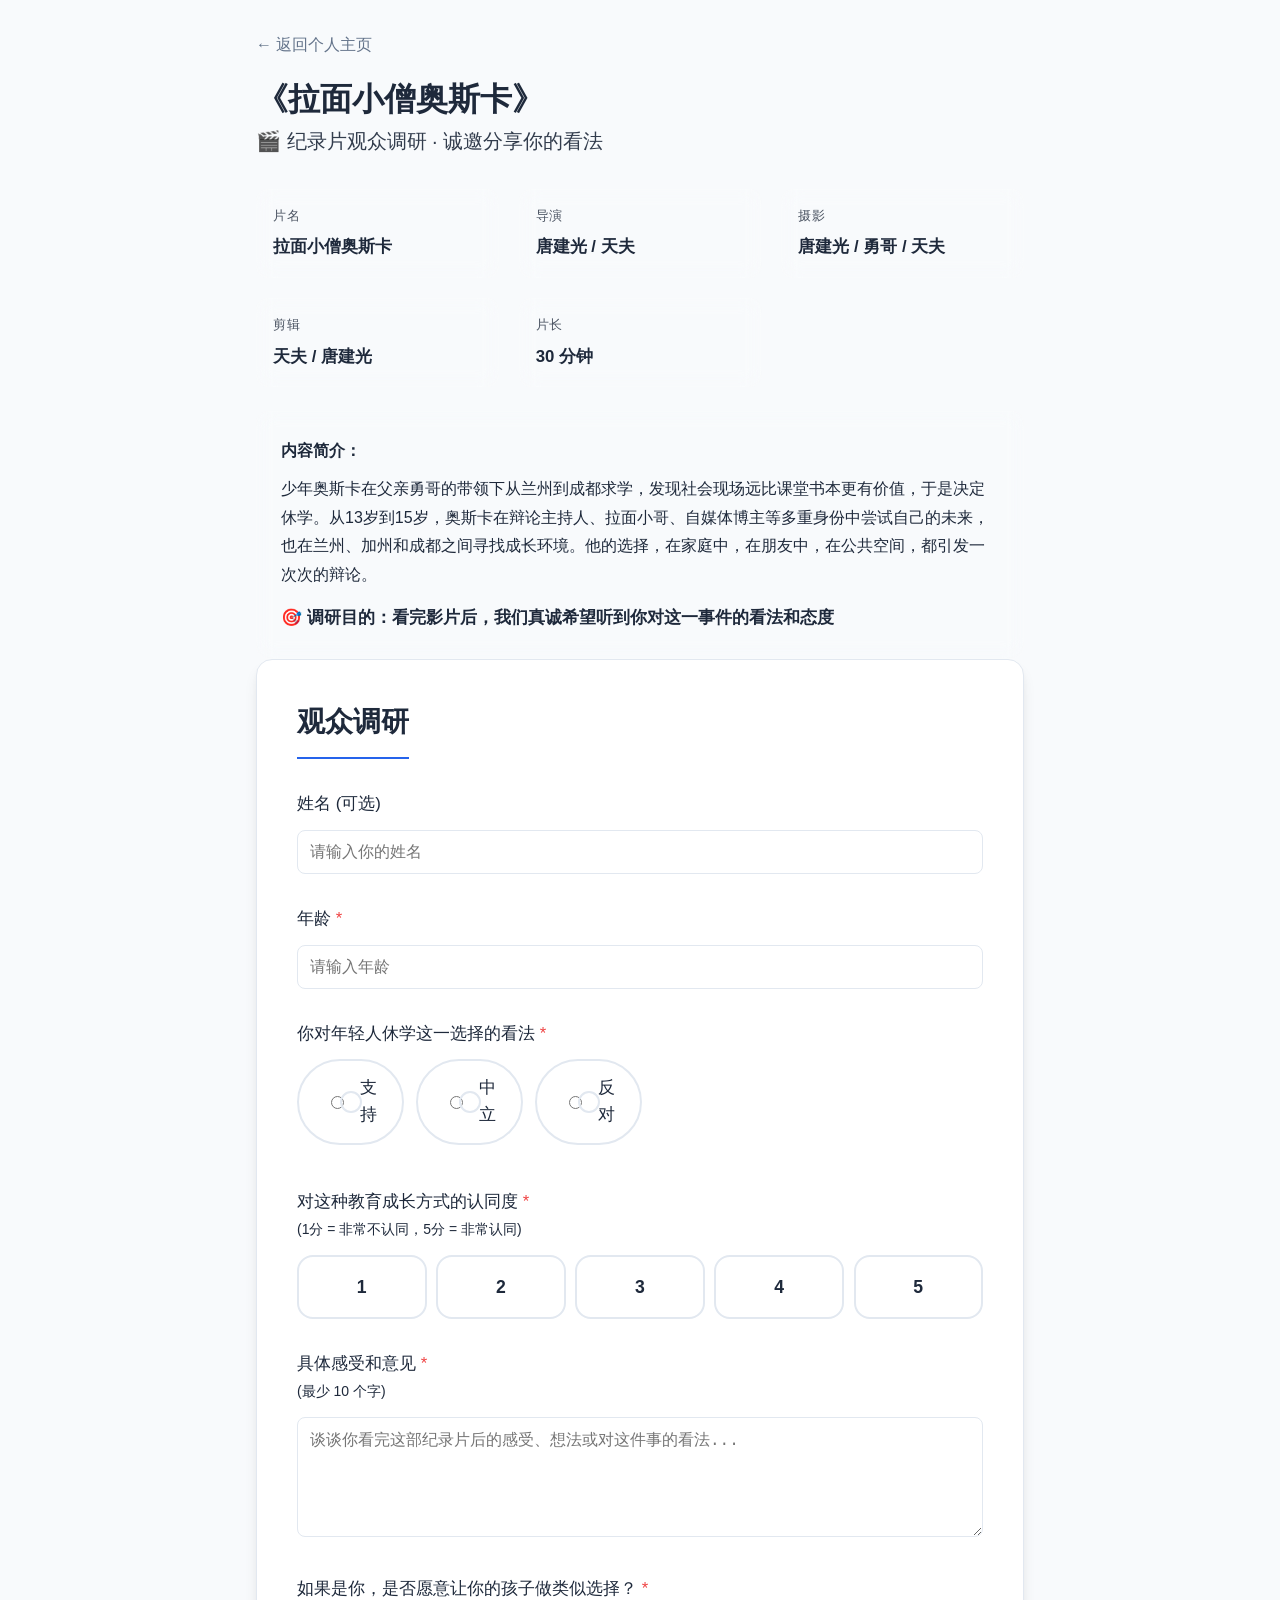
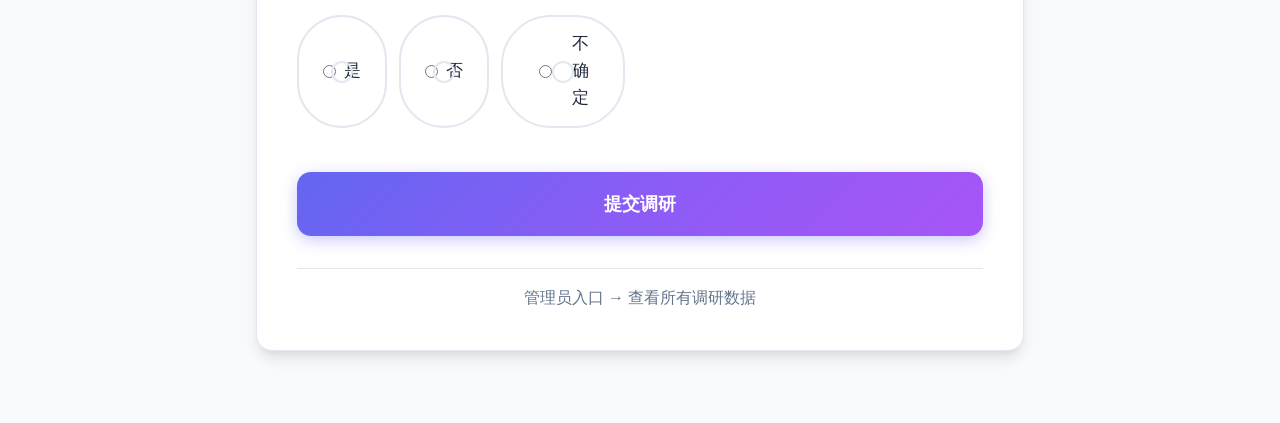
==== commit 952dd99b: "Claude Code optimized button styles + default select first rating" ====
--- a/survery/index.html
+++ b/survery/index.html
@@ -103,69 +103,152 @@
             min-height: 120px;
             resize: vertical;
         }
+        /* 单选选项按钮 - 现代化设计 */
         .radio-group {
             display: flex;
-            gap: 1rem;
+            gap: 0.75rem;
             flex-wrap: wrap;
             margin-top: 0.5rem;
         }
         .radio-group label {
+            position: relative;
             display: flex;
             align-items: center;
+            justify-content: center;
             gap: 0.5rem;
             cursor: pointer;
-            padding: 0.75rem 1.25rem;
+            padding: 0.875rem 1.5rem;
             border: 2px solid var(--border-color);
-            border-radius: 12px;
-            transition: all 0.2s;
+            border-radius: 50px;
+            transition: all 0.25s cubic-bezier(0.4, 0, 0.2, 1);
+            background: var(--card-bg);
+            min-width: 80px;
+        }
+        .radio-group label::before {
+            content: '';
+            position: absolute;
+            width: 18px;
+            height: 18px;
+            border: 2px solid var(--border-color);
+            border-radius: 50%;
+            transition: all 0.25s cubic-bezier(0.4, 0, 0.2, 1);
+        }
+        .radio-group label:hover {
+            border-color: #6366f1;
+            background: rgba(99, 102, 241, 0.05);
+            transform: translateY(-2px);
+        }
+        .radio-group label:hover::before {
+            border-color: #6366f1;
         }
         .radio-group input:checked + span {
-            color: var(--primary-color);
+            color: #6366f1;
+            font-weight: 600;
         }
         .radio-group label:has(input:checked) {
-            border-color: var(--primary-color);
-            background: rgba(37, 99, 235, 0.05);
-        }
+            border-color: #6366f1;
+            background: linear-gradient(135deg, rgba(99, 102, 241, 0.12), rgba(124, 58, 237, 0.12));
+            box-shadow: 0 4px 15px rgba(99, 102, 241, 0.2);
+        }
+        .radio-group label:has(input:checked)::before {
+            background: linear-gradient(135deg, #6366f1, #8b5cf6);
+            border-color: #6366f1;
+            box-shadow: 0 0 0 3px rgba(99, 102, 241, 0.2);
+        }
+
+        /* 评分按钮 - 更细腻的交互 */
         .rating-group {
             display: flex;
-            gap: 0.5rem;
+            gap: 0.6rem;
             margin-top: 0.5rem;
         }
         .rating-btn {
+            position: relative;
             flex: 1;
-            padding: 1rem 0.75rem;
+            padding: 1rem 0.5rem;
             text-align: center;
             border: 2px solid var(--border-color);
-            border-radius: 12px;
+            border-radius: 16px;
             cursor: pointer;
-            transition: all 0.2s;
+            transition: all 0.3s cubic-bezier(0.4, 0, 0.2, 1);
             font-weight: 600;
-        }
-        .rating-btn:hover,
+            font-size: 1.1rem;
+            background: var(--card-bg);
+            overflow: hidden;
+        }
+        .rating-btn::before {
+            content: '';
+            position: absolute;
+            inset: 0;
+            background: linear-gradient(135deg, #6366f1, #8b5cf6);
+            opacity: 0;
+            transition: opacity 0.3s ease;
+            z-index: 0;
+        }
+        .rating-btn span {
+            position: relative;
+            z-index: 1;
+            transition: color 0.3s ease;
+        }
+        .rating-btn:hover {
+            border-color: #6366f1;
+            transform: translateY(-3px) scale(1.02);
+            box-shadow: 0 8px 20px rgba(99, 102, 241, 0.15);
+        }
+        .rating-btn:hover span {
+            color: #6366f1;
+        }
         .rating-btn.active {
-            background: linear-gradient(135deg, var(--primary-color), #7c3aed);
+            border-color: #6366f1;
+            transform: translateY(-3px) scale(1.05);
+            box-shadow: 0 10px 30px rgba(99, 102, 241, 0.25);
+        }
+        .rating-btn.active::before {
+            opacity: 1;
+        }
+        .rating-btn.active span {
             color: white;
-            border-color: var(--primary-color);
-        }
+            font-weight: 700;
+        }
+
+        /* 提交按钮 - 渐变更协调 */
         .submit-btn {
-            background: linear-gradient(135deg, #667eea 0%, #764ba2 100%);
+            position: relative;
+            background: linear-gradient(135deg, #6366f1 0%, #8b5cf6 50%, #a855f7 100%);
             color: white;
             border: none;
             padding: 1.25rem 2rem;
             font-size: 1.125rem;
             font-weight: 600;
-            border-radius: 12px;
+            border-radius: 14px;
             cursor: pointer;
             width: 100%;
-            transition: all 0.3s;
-            box-shadow: 0 4px 12px rgba(102, 126, 234, 0.35);
+            transition: all 0.3s cubic-bezier(0.4, 0, 0.2, 1);
+            box-shadow: 0 4px 15px rgba(99, 102, 241, 0.35);
+            overflow: hidden;
+        }
+        .submit-btn::before {
+            content: '';
+            position: absolute;
+            inset: 0;
+            background: linear-gradient(135deg, #4f46e5 0%, #7c3aed 50%, #9333ea 100%);
+            opacity: 0;
+            transition: opacity 0.3s ease;
+        }
+        .submit-btn span {
+            position: relative;
+            z-index: 1;
         }
         .submit-btn:hover {
-            transform: translateY(-2px);
-            box-shadow: 0 6px 20px rgba(102, 126, 234, 0.45);
-        }
-        .submit-btn:hover {
-            transform: translateY(-2px);
+            transform: translateY(-3px);
+            box-shadow: 0 8px 25px rgba(99, 102, 241, 0.45);
+        }
+        .submit-btn:hover::before {
+            opacity: 1;
+        }
+        .submit-btn:active {
+            transform: translateY(-1px);
+            box-shadow: 0 4px 12px rgba(99, 102, 241, 0.35);
         }
         .message {
             padding: 1rem;
@@ -320,11 +403,11 @@
                         <small>(1分 = 非常不认同，5分 = 非常认同)</small>
                     </label>
                     <div class="rating-group">
-                        <div class="rating-btn" data-rating="1">1</div>
-                        <div class="rating-btn" data-rating="2">2</div>
-                        <div class="rating-btn" data-rating="3">3</div>
-                        <div class="rating-btn" data-rating="4">4</div>
-                        <div class="rating-btn" data-rating="5">5</div>
+                        <div class="rating-btn" data-rating="1"><span>1</span></div>
+                        <div class="rating-btn" data-rating="2"><span>2</span></div>
+                        <div class="rating-btn" data-rating="3"><span>3</span></div>
+                        <div class="rating-btn" data-rating="4"><span>4</span></div>
+                        <div class="rating-btn" data-rating="5"><span>5</span></div>
                     </div>
                     <input type="hidden" name="rating" id="ratingInput" required>
                 </div>
@@ -357,7 +440,7 @@
                     </div>
                 </div>
 
-                <button type="submit" class="submit-btn">提交调研</button>
+                <button type="submit" class="submit-btn"><span>提交调研</span></button>
             </form>
 
             <div class="admin-link">
